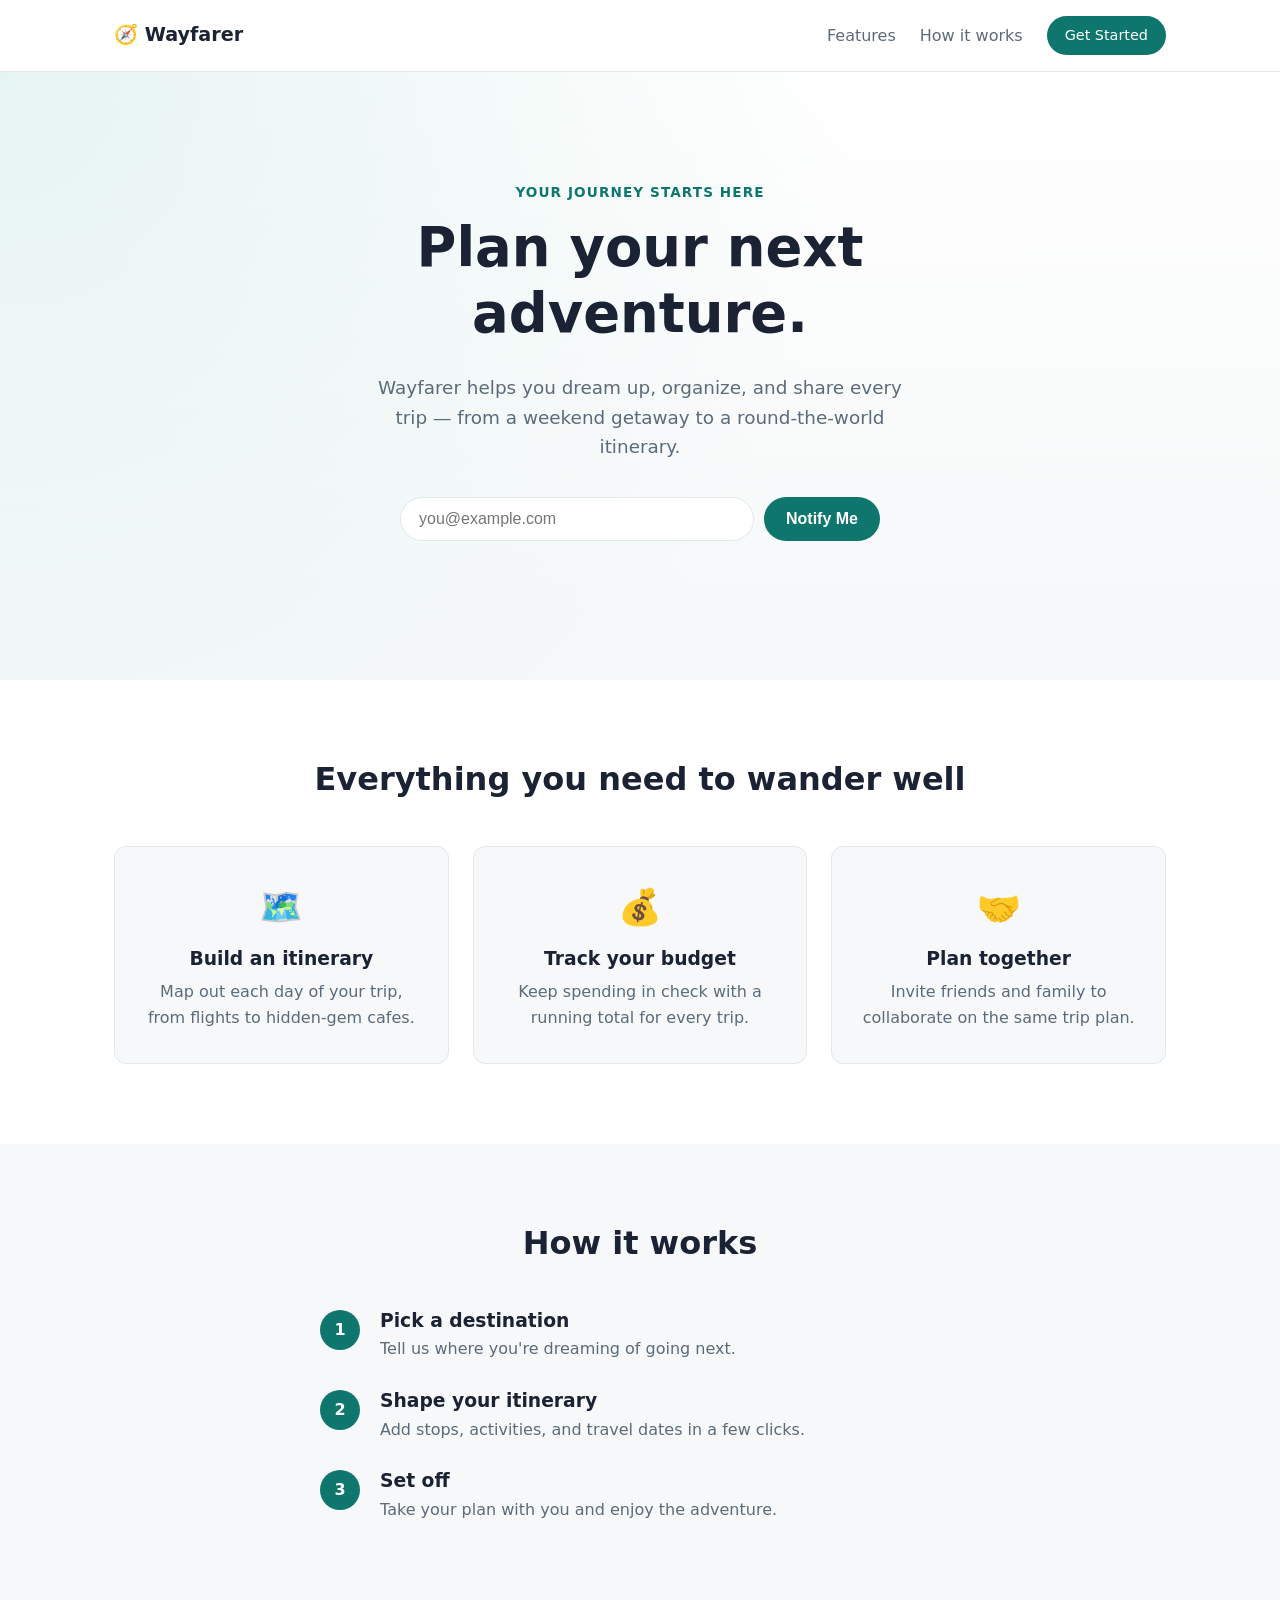
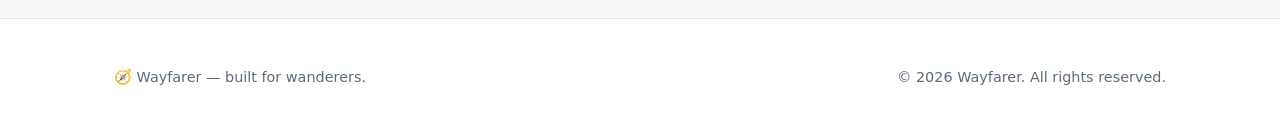
==== index.html @ 6befbed9 "Add initial travel planning landing page Simple static site: hero section (Plan your next adventure)" ====
<!DOCTYPE html>
<html lang="en">
<head>
  <meta charset="UTF-8" />
  <meta name="viewport" content="width=device-width, initial-scale=1.0" />
  <title>Wayfarer — Plan Your Next Adventure</title>
  <meta name="description" content="Wayfarer is a simple travel planning tool to help you plan your next adventure." />
  <link rel="icon" href="data:image/svg+xml,<svg xmlns=%22http://www.w3.org/2000/svg%22 viewBox=%220 0 100 100%22><text y=%22.9em%22 font-size=%2290%22>🧭</text></svg>" />
  <link rel="stylesheet" href="css/style.css" />
</head>
<body>
  <header class="site-header">
    <div class="container header-inner">
      <a href="#" class="logo">🧭 Wayfarer</a>
      <nav class="nav">
        <a href="#features">Features</a>
        <a href="#how-it-works">How it works</a>
        <a href="#" class="btn btn-small">Get Started</a>
      </nav>
    </div>
  </header>

  <main>
    <section class="hero">
      <div class="container hero-inner">
        <p class="eyebrow">Your journey starts here</p>
        <h1>Plan your next adventure.</h1>
        <p class="hero-subtitle">
          Wayfarer helps you dream up, organize, and share every trip —
          from a weekend getaway to a round-the-world itinerary.
        </p>
        <form class="hero-form" id="waitlist-form">
          <input
            type="email"
            id="email"
            name="email"
            placeholder="you@example.com"
            required
            aria-label="Email address"
          />
          <button type="submit" class="btn">Notify Me</button>
        </form>
        <p class="hero-note" id="form-message" aria-live="polite"></p>
      </div>
    </section>

    <section class="features" id="features">
      <div class="container">
        <h2>Everything you need to wander well</h2>
        <div class="feature-grid">
          <article class="feature-card">
            <div class="feature-icon">🗺️</div>
            <h3>Build an itinerary</h3>
            <p>Map out each day of your trip, from flights to hidden-gem cafes.</p>
          </article>
          <article class="feature-card">
            <div class="feature-icon">💰</div>
            <h3>Track your budget</h3>
            <p>Keep spending in check with a running total for every trip.</p>
          </article>
          <article class="feature-card">
            <div class="feature-icon">🤝</div>
            <h3>Plan together</h3>
            <p>Invite friends and family to collaborate on the same trip plan.</p>
          </article>
        </div>
      </div>
    </section>

    <section class="how-it-works" id="how-it-works">
      <div class="container">
        <h2>How it works</h2>
        <ol class="steps">
          <li>
            <span class="step-number">1</span>
            <div>
              <h3>Pick a destination</h3>
              <p>Tell us where you're dreaming of going next.</p>
            </div>
          </li>
          <li>
            <span class="step-number">2</span>
            <div>
              <h3>Shape your itinerary</h3>
              <p>Add stops, activities, and travel dates in a few clicks.</p>
            </div>
          </li>
          <li>
            <span class="step-number">3</span>
            <div>
              <h3>Set off</h3>
              <p>Take your plan with you and enjoy the adventure.</p>
            </div>
          </li>
        </ol>
      </div>
    </section>
  </main>

  <footer class="site-footer">
    <div class="container footer-inner">
      <p>🧭 Wayfarer — built for wanderers.</p>
      <p>&copy; <span id="year"></span> Wayfarer. All rights reserved.</p>
    </div>
  </footer>

  <script src="js/main.js"></script>
</body>
</html>
---- css/style.css ----
:root {
  --color-bg: #ffffff;
  --color-text: #1a2233;
  --color-muted: #5c6b7a;
  --color-primary: #0f766e;
  --color-primary-dark: #0b544e;
  --color-accent: #f59e0b;
  --color-surface: #f6f8f9;
  --color-border: #e3e8eb;
  --radius: 12px;
  --max-width: 1100px;
  font-size: 16px;
}

* {
  box-sizing: border-box;
}

html,
body {
  margin: 0;
  padding: 0;
}

body {
  font-family: "Segoe UI", system-ui, -apple-system, BlinkMacSystemFont, Roboto, Helvetica, Arial, sans-serif;
  color: var(--color-text);
  background: var(--color-bg);
  line-height: 1.6;
}

.container {
  max-width: var(--max-width);
  margin: 0 auto;
  padding: 0 24px;
}

h1,
h2,
h3 {
  line-height: 1.2;
  margin: 0 0 0.5em;
}

a {
  color: inherit;
}

/* Header */
.site-header {
  position: sticky;
  top: 0;
  background: rgba(255, 255, 255, 0.9);
  backdrop-filter: blur(6px);
  border-bottom: 1px solid var(--color-border);
  z-index: 10;
}

.header-inner {
  display: flex;
  align-items: center;
  justify-content: space-between;
  padding-top: 16px;
  padding-bottom: 16px;
}

.logo {
  font-weight: 700;
  font-size: 1.2rem;
  text-decoration: none;
  color: var(--color-text);
}

.nav {
  display: flex;
  align-items: center;
  gap: 24px;
}

.nav a {
  text-decoration: none;
  color: var(--color-muted);
  font-weight: 500;
}

.nav a:hover {
  color: var(--color-primary);
}

.btn {
  display: inline-block;
  background: var(--color-primary);
  color: #fff !important;
  padding: 12px 22px;
  border-radius: 999px;
  border: none;
  font-weight: 600;
  font-size: 1rem;
  cursor: pointer;
  text-decoration: none;
  transition: background 0.15s ease, transform 0.15s ease;
}

.btn:hover {
  background: var(--color-primary-dark);
  transform: translateY(-1px);
}

.btn-small {
  padding: 8px 18px;
  font-size: 0.9rem;
}

/* Hero */
.hero {
  background: radial-gradient(circle at top left, #e6f4f2, transparent 60%),
    linear-gradient(180deg, #ffffff, #f6f8f9 90%);
  padding: 96px 0 88px;
  text-align: center;
}

.eyebrow {
  text-transform: uppercase;
  letter-spacing: 0.08em;
  font-size: 0.85rem;
  color: var(--color-primary);
  font-weight: 700;
  margin-bottom: 12px;
}

.hero h1 {
  font-size: clamp(2.2rem, 5vw, 3.4rem);
  max-width: 720px;
  margin-left: auto;
  margin-right: auto;
}

.hero-subtitle {
  max-width: 560px;
  margin: 0 auto 36px;
  color: var(--color-muted);
  font-size: 1.15rem;
}

.hero-form {
  display: flex;
  justify-content: center;
  gap: 10px;
  flex-wrap: wrap;
  max-width: 480px;
  margin: 0 auto;
}

.hero-form input[type="email"] {
  flex: 1 1 260px;
  padding: 12px 18px;
  border-radius: 999px;
  border: 1px solid var(--color-border);
  font-size: 1rem;
  outline: none;
}

.hero-form input[type="email"]:focus {
  border-color: var(--color-primary);
}

.hero-note {
  min-height: 1.4em;
  margin-top: 14px;
  font-size: 0.95rem;
  color: var(--color-primary-dark);
  font-weight: 600;
}

/* Features */
.features {
  padding: 80px 0;
}

.features h2,
.how-it-works h2 {
  text-align: center;
  font-size: 2rem;
  margin-bottom: 48px;
}

.feature-grid {
  display: grid;
  grid-template-columns: repeat(auto-fit, minmax(240px, 1fr));
  gap: 24px;
}

.feature-card {
  background: var(--color-surface);
  border: 1px solid var(--color-border);
  border-radius: var(--radius);
  padding: 32px 24px;
  text-align: center;
}

.feature-icon {
  font-size: 2.2rem;
  margin-bottom: 12px;
}

.feature-card p {
  color: var(--color-muted);
  margin: 0;
}

/* How it works */
.how-it-works {
  padding: 80px 0 96px;
  background: var(--color-surface);
}

.steps {
  list-style: none;
  margin: 0 auto;
  padding: 0;
  max-width: 640px;
  display: flex;
  flex-direction: column;
  gap: 28px;
}

.steps li {
  display: flex;
  align-items: flex-start;
  gap: 20px;
}

.step-number {
  flex: none;
  width: 40px;
  height: 40px;
  border-radius: 50%;
  background: var(--color-primary);
  color: #fff;
  display: flex;
  align-items: center;
  justify-content: center;
  font-weight: 700;
}

.steps h3 {
  margin-bottom: 4px;
}

.steps p {
  margin: 0;
  color: var(--color-muted);
}

/* Footer */
.site-footer {
  padding: 32px 0;
  border-top: 1px solid var(--color-border);
}

.footer-inner {
  display: flex;
  justify-content: space-between;
  flex-wrap: wrap;
  gap: 8px;
  color: var(--color-muted);
  font-size: 0.9rem;
}

@media (max-width: 640px) {
  .nav {
    gap: 12px;
  }

  .hero {
    padding: 72px 0 64px;
  }
}
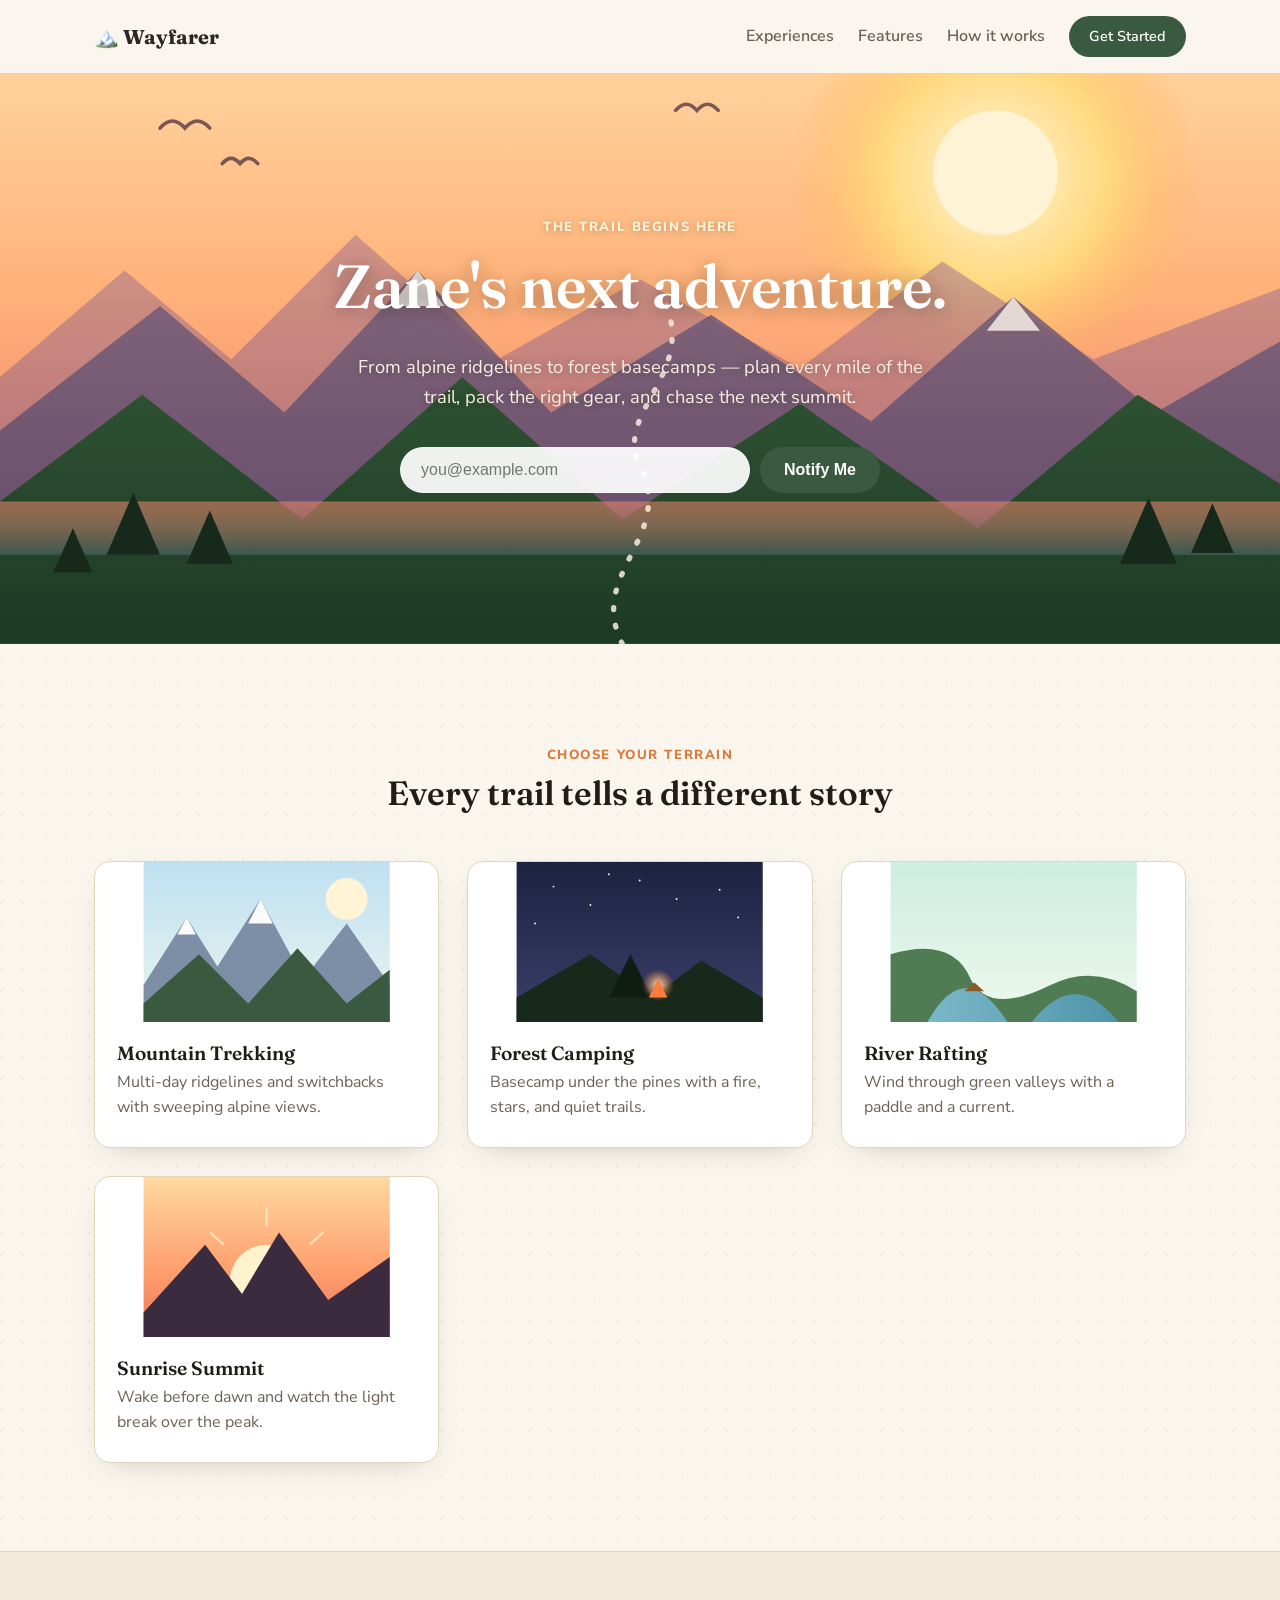
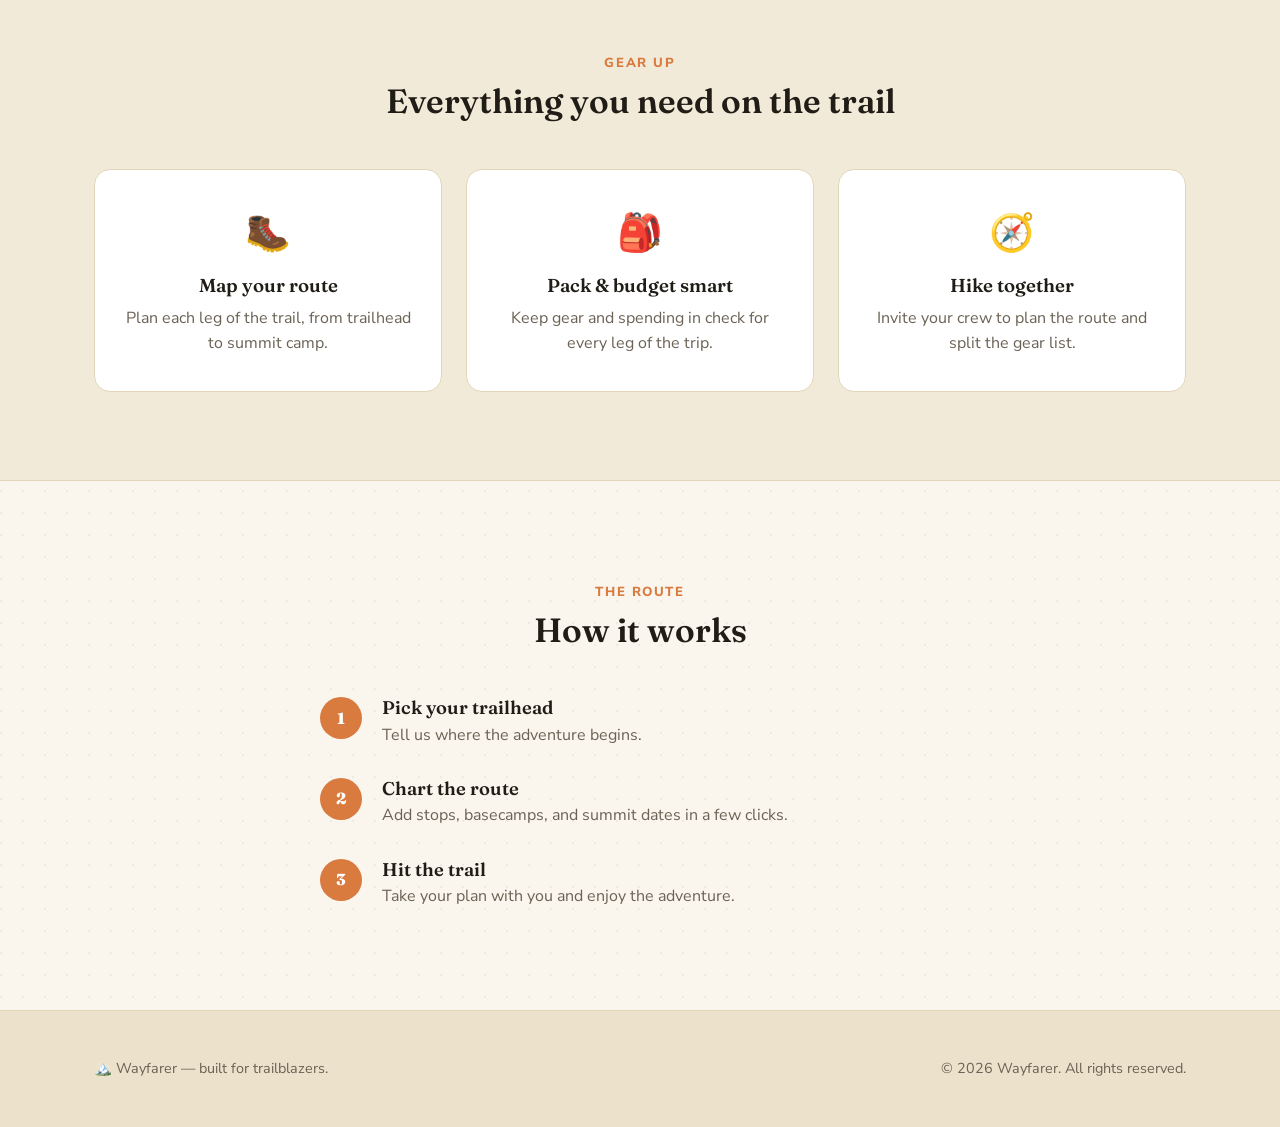
==== commit c4ef19bf: "Restyle as hiking adventure theme, rename hero to Zane's next adventure - Page title/hero: "Zane's n" ====
--- a/index.html
+++ b/index.html
@@ -3,16 +3,20 @@
 <head>
   <meta charset="UTF-8" />
   <meta name="viewport" content="width=device-width, initial-scale=1.0" />
-  <title>Wayfarer — Plan Your Next Adventure</title>
-  <meta name="description" content="Wayfarer is a simple travel planning tool to help you plan your next adventure." />
-  <link rel="icon" href="data:image/svg+xml,<svg xmlns=%22http://www.w3.org/2000/svg%22 viewBox=%220 0 100 100%22><text y=%22.9em%22 font-size=%2290%22>🧭</text></svg>" />
+  <title>Zane's next adventure</title>
+  <meta name="description" content="Zane's next adventure — plan hiking trails, basecamps, and summit days in one place." />
+  <link rel="icon" href="data:image/svg+xml,<svg xmlns=%22http://www.w3.org/2000/svg%22 viewBox=%220 0 100 100%22><text y=%22.9em%22 font-size=%2290%22>🏔️</text></svg>" />
+  <link rel="preconnect" href="https://fonts.googleapis.com" />
+  <link rel="preconnect" href="https://fonts.gstatic.com" crossorigin />
+  <link href="https://fonts.googleapis.com/css2?family=Fraunces:wght@500;600;700&family=Nunito+Sans:wght@400;600;700;800&display=swap" rel="stylesheet" />
   <link rel="stylesheet" href="css/style.css" />
 </head>
 <body>
   <header class="site-header">
     <div class="container header-inner">
-      <a href="#" class="logo">🧭 Wayfarer</a>
+      <a href="#" class="logo">🏔️ Wayfarer</a>
       <nav class="nav">
+        <a href="#experiences">Experiences</a>
         <a href="#features">Features</a>
         <a href="#how-it-works">How it works</a>
         <a href="#" class="btn btn-small">Get Started</a>
@@ -21,13 +25,80 @@
   </header>
 
   <main>
+    <!-- HERO -->
     <section class="hero">
+      <svg class="hero-scene" viewBox="0 0 1440 720" preserveAspectRatio="xMidYMax slice" aria-hidden="true">
+        <defs>
+          <linearGradient id="sky" x1="0" y1="0" x2="0" y2="1">
+            <stop offset="0%" stop-color="#ffdca8" />
+            <stop offset="45%" stop-color="#ffb27a" />
+            <stop offset="75%" stop-color="#f2896b" />
+            <stop offset="100%" stop-color="#e26d6d" />
+          </linearGradient>
+          <radialGradient id="sun" cx="50%" cy="50%" r="50%">
+            <stop offset="0%" stop-color="#fff6d8" />
+            <stop offset="55%" stop-color="#ffd980" />
+            <stop offset="100%" stop-color="#ffb75e" stop-opacity="0" />
+          </radialGradient>
+          <linearGradient id="ridgeBack" x1="0" y1="0" x2="0" y2="1">
+            <stop offset="0%" stop-color="#a9738c" />
+            <stop offset="100%" stop-color="#7a5577" />
+          </linearGradient>
+          <linearGradient id="ridgeMid" x1="0" y1="0" x2="0" y2="1">
+            <stop offset="0%" stop-color="#6f5a78" />
+            <stop offset="100%" stop-color="#4c4066" />
+          </linearGradient>
+          <linearGradient id="ridgeFront" x1="0" y1="0" x2="0" y2="1">
+            <stop offset="0%" stop-color="#2f5233" />
+            <stop offset="100%" stop-color="#1d3a24" />
+          </linearGradient>
+          <linearGradient id="lake" x1="0" y1="0" x2="0" y2="1">
+            <stop offset="0%" stop-color="#f2896b" stop-opacity="0.55" />
+            <stop offset="100%" stop-color="#3c5a52" stop-opacity="0.9" />
+          </linearGradient>
+        </defs>
+
+        <rect x="0" y="0" width="1440" height="720" fill="url(#sky)" />
+        <circle cx="1120" cy="190" r="230" fill="url(#sun)" />
+        <circle cx="1120" cy="190" r="70" fill="#fff3d6" />
+
+        <!-- birds -->
+        <g stroke="#5b3a45" stroke-width="4" fill="none" stroke-linecap="round" opacity="0.8">
+          <path d="M180 140 q14 -16 28 0 q14 -16 28 0" />
+          <path d="M250 180 q10 -12 20 0 q10 -12 20 0" />
+          <path d="M760 120 q12 -14 24 0 q12 -14 24 0" />
+        </g>
+
+        <!-- back ridge -->
+        <path d="M0 420 L140 300 L260 400 L400 260 L560 400 L720 310 L900 410 L1060 290 L1230 400 L1440 320 L1440 720 L0 720 Z" fill="url(#ridgeBack)" opacity="0.55" />
+        <!-- mid ridge with snow caps -->
+        <path d="M0 480 L180 340 L320 460 L470 300 L620 460 L800 350 L980 470 L1140 330 L1300 460 L1440 380 L1440 720 L0 720 Z" fill="url(#ridgeMid)" opacity="0.8" />
+        <path d="M470 300 L440 340 L500 340 Z M1140 330 L1110 368 L1170 368 Z" fill="#f4ede4" opacity="0.85" />
+        <!-- front ridge, darkest -->
+        <path d="M0 560 L160 440 L340 580 L520 420 L700 580 L900 450 L1100 590 L1280 440 L1440 540 L1440 720 L0 720 Z" fill="url(#ridgeFront)" />
+
+        <!-- lake reflection strip -->
+        <rect x="0" y="560" width="1440" height="60" fill="url(#lake)" />
+
+        <!-- pine tree silhouettes, foreground -->
+        <g fill="#16291b">
+          <path d="M120 620 l30 -70 l30 70 z M138 590 l12 -28 l12 28 z" />
+          <path d="M210 630 l26 -60 l26 60 z M226 604 l10 -24 l10 24 z" />
+          <path d="M1260 630 l32 -74 l32 74 z M1279 598 l13 -30 l13 30 z" />
+          <path d="M1340 618 l24 -56 l24 56 z" />
+          <path d="M60 640 l22 -50 l22 50 z" />
+        </g>
+
+        <!-- winding trail -->
+        <path d="M700 720 C 660 640, 760 600, 720 520 C 690 460, 780 420, 750 340" fill="none" stroke="#f8ede0" stroke-width="6" stroke-dasharray="2 18" stroke-linecap="round" opacity="0.85" />
+      </svg>
+
       <div class="container hero-inner">
-        <p class="eyebrow">Your journey starts here</p>
-        <h1>Plan your next adventure.</h1>
+        <p class="eyebrow">The trail begins here</p>
+        <h1>Zane's next adventure.</h1>
         <p class="hero-subtitle">
-          Wayfarer helps you dream up, organize, and share every trip —
-          from a weekend getaway to a round-the-world itinerary.
+          From alpine ridgelines to forest basecamps — plan every mile of
+          the trail, pack the right gear, and chase the next summit.
         </p>
         <form class="hero-form" id="waitlist-form">
           <input
@@ -44,51 +115,162 @@
       </div>
     </section>
 
+    <!-- EXPERIENCES / GALLERY -->
+    <section class="experiences" id="experiences">
+      <div class="container">
+        <p class="section-eyebrow">Choose your terrain</p>
+        <h2>Every trail tells a different story</h2>
+
+        <div class="experience-grid">
+          <article class="experience-card">
+            <svg viewBox="0 0 400 260" class="experience-art" aria-hidden="true">
+              <defs>
+                <linearGradient id="sky1" x1="0" y1="0" x2="0" y2="1">
+                  <stop offset="0%" stop-color="#bfe0f2" />
+                  <stop offset="100%" stop-color="#eaf6ee" />
+                </linearGradient>
+              </defs>
+              <rect width="400" height="260" fill="url(#sky1)" />
+              <circle cx="330" cy="60" r="34" fill="#fff4d6" />
+              <path d="M0 200 L70 90 L120 170 L190 60 L260 190 L330 100 L400 200 L400 260 L0 260 Z" fill="#7c8fa6" />
+              <path d="M190 60 L170 100 L210 100 Z M70 90 L55 118 L85 118 Z" fill="#fbfbfb" />
+              <path d="M0 230 L90 150 L170 230 L250 140 L330 230 L400 175 L400 260 L0 260 Z" fill="#3a5a40" />
+            </svg>
+            <div class="experience-body">
+              <h3>Mountain Trekking</h3>
+              <p>Multi-day ridgelines and switchbacks with sweeping alpine views.</p>
+            </div>
+          </article>
+
+          <article class="experience-card">
+            <svg viewBox="0 0 400 260" class="experience-art" aria-hidden="true">
+              <defs>
+                <linearGradient id="sky2" x1="0" y1="0" x2="0" y2="1">
+                  <stop offset="0%" stop-color="#1b2340" />
+                  <stop offset="100%" stop-color="#3c3f6b" />
+                </linearGradient>
+                <radialGradient id="fire" cx="50%" cy="50%" r="50%">
+                  <stop offset="0%" stop-color="#ffe4a3" />
+                  <stop offset="100%" stop-color="#ff8a3d" stop-opacity="0" />
+                </radialGradient>
+              </defs>
+              <rect width="400" height="260" fill="url(#sky2)" />
+              <g fill="#f4ecd8">
+                <circle cx="60" cy="40" r="1.6" /><circle cx="120" cy="70" r="1.6" />
+                <circle cx="200" cy="30" r="1.6" /><circle cx="260" cy="60" r="1.6" />
+                <circle cx="330" cy="45" r="1.6" /><circle cx="360" cy="90" r="1.6" />
+                <circle cx="30" cy="100" r="1.6" /><circle cx="150" cy="20" r="1.6" />
+              </g>
+              <path d="M0 220 L120 150 L220 220 L300 160 L400 220 L400 260 L0 260 Z" fill="#16291b" />
+              <path d="M150 220 l35 -70 l35 70 z" fill="#0f1d13" />
+              <circle cx="230" cy="200" r="26" fill="url(#fire)" />
+              <path d="M215 220 l15 -30 l15 30 z" fill="#ff7a3d" />
+            </svg>
+            <div class="experience-body">
+              <h3>Forest Camping</h3>
+              <p>Basecamp under the pines with a fire, stars, and quiet trails.</p>
+            </div>
+          </article>
+
+          <article class="experience-card">
+            <svg viewBox="0 0 400 260" class="experience-art" aria-hidden="true">
+              <defs>
+                <linearGradient id="sky3" x1="0" y1="0" x2="0" y2="1">
+                  <stop offset="0%" stop-color="#cdeee0" />
+                  <stop offset="100%" stop-color="#eef8ee" />
+                </linearGradient>
+                <linearGradient id="river" x1="0" y1="0" x2="1" y2="0">
+                  <stop offset="0%" stop-color="#7fbfd6" />
+                  <stop offset="100%" stop-color="#4f97b3" />
+                </linearGradient>
+              </defs>
+              <rect width="400" height="260" fill="url(#sky3)" />
+              <path d="M0 260 L0 150 Q100 120 130 190 Q160 250 260 200 Q330 165 400 210 L400 260 Z" fill="#4f7c53" />
+              <path d="M60 260 Q120 150 190 260 Z M230 260 Q300 170 370 260 Z" fill="url(#river)" opacity="0.9" />
+              <path d="M120 210 l16 -14 l16 14 z" fill="#8a5a2b" />
+            </svg>
+            <div class="experience-body">
+              <h3>River Rafting</h3>
+              <p>Wind through green valleys with a paddle and a current.</p>
+            </div>
+          </article>
+
+          <article class="experience-card">
+            <svg viewBox="0 0 400 260" class="experience-art" aria-hidden="true">
+              <defs>
+                <linearGradient id="sky4" x1="0" y1="0" x2="0" y2="1">
+                  <stop offset="0%" stop-color="#ffd9a0" />
+                  <stop offset="60%" stop-color="#ff9d6c" />
+                  <stop offset="100%" stop-color="#e8735f" />
+                </linearGradient>
+              </defs>
+              <rect width="400" height="260" fill="url(#sky4)" />
+              <circle cx="200" cy="170" r="60" fill="#fff2cf" />
+              <g stroke="#fff2cf" stroke-width="4" opacity="0.7">
+                <line x1="200" y1="80" x2="200" y2="50" />
+                <line x1="270" y1="110" x2="292" y2="90" />
+                <line x1="130" y1="110" x2="108" y2="90" />
+              </g>
+              <path d="M0 220 L100 110 L160 190 L220 90 L300 200 L400 130 L400 260 L0 260 Z" fill="#3a2b3f" />
+            </svg>
+            <div class="experience-body">
+              <h3>Sunrise Summit</h3>
+              <p>Wake before dawn and watch the light break over the peak.</p>
+            </div>
+          </article>
+        </div>
+      </div>
+    </section>
+
+    <!-- FEATURES -->
     <section class="features" id="features">
       <div class="container">
-        <h2>Everything you need to wander well</h2>
+        <p class="section-eyebrow">Gear up</p>
+        <h2>Everything you need on the trail</h2>
         <div class="feature-grid">
           <article class="feature-card">
-            <div class="feature-icon">🗺️</div>
-            <h3>Build an itinerary</h3>
-            <p>Map out each day of your trip, from flights to hidden-gem cafes.</p>
+            <div class="feature-icon">🥾</div>
+            <h3>Map your route</h3>
+            <p>Plan each leg of the trail, from trailhead to summit camp.</p>
           </article>
           <article class="feature-card">
-            <div class="feature-icon">💰</div>
-            <h3>Track your budget</h3>
-            <p>Keep spending in check with a running total for every trip.</p>
+            <div class="feature-icon">🎒</div>
+            <h3>Pack &amp; budget smart</h3>
+            <p>Keep gear and spending in check for every leg of the trip.</p>
           </article>
           <article class="feature-card">
-            <div class="feature-icon">🤝</div>
-            <h3>Plan together</h3>
-            <p>Invite friends and family to collaborate on the same trip plan.</p>
+            <div class="feature-icon">🧭</div>
+            <h3>Hike together</h3>
+            <p>Invite your crew to plan the route and split the gear list.</p>
           </article>
         </div>
       </div>
     </section>
 
+    <!-- HOW IT WORKS -->
     <section class="how-it-works" id="how-it-works">
       <div class="container">
+        <p class="section-eyebrow">The route</p>
         <h2>How it works</h2>
         <ol class="steps">
           <li>
             <span class="step-number">1</span>
             <div>
-              <h3>Pick a destination</h3>
-              <p>Tell us where you're dreaming of going next.</p>
+              <h3>Pick your trailhead</h3>
+              <p>Tell us where the adventure begins.</p>
             </div>
           </li>
           <li>
             <span class="step-number">2</span>
             <div>
-              <h3>Shape your itinerary</h3>
-              <p>Add stops, activities, and travel dates in a few clicks.</p>
+              <h3>Chart the route</h3>
+              <p>Add stops, basecamps, and summit dates in a few clicks.</p>
             </div>
           </li>
           <li>
             <span class="step-number">3</span>
             <div>
-              <h3>Set off</h3>
+              <h3>Hit the trail</h3>
               <p>Take your plan with you and enjoy the adventure.</p>
             </div>
           </li>
@@ -99,7 +281,7 @@
 
   <footer class="site-footer">
     <div class="container footer-inner">
-      <p>🧭 Wayfarer — built for wanderers.</p>
+      <p>🏔️ Wayfarer — built for trailblazers.</p>
       <p>&copy; <span id="year"></span> Wayfarer. All rights reserved.</p>
     </div>
   </footer>
--- a/css/style.css
+++ b/css/style.css
@@ -1,14 +1,15 @@
 :root {
-  --color-bg: #ffffff;
-  --color-text: #1a2233;
-  --color-muted: #5c6b7a;
-  --color-primary: #0f766e;
-  --color-primary-dark: #0b544e;
-  --color-accent: #f59e0b;
-  --color-surface: #f6f8f9;
-  --color-border: #e3e8eb;
-  --radius: 12px;
-  --max-width: 1100px;
+  --color-bg: #faf6ee;
+  --color-text: #2a2620;
+  --color-muted: #6b6255;
+  --color-primary: #3a5a40;
+  --color-primary-dark: #26402b;
+  --color-accent: #d97a3f;
+  --color-surface: #f2ead9;
+  --color-surface-2: #ece1cb;
+  --color-border: #e2d5b8;
+  --radius: 16px;
+  --max-width: 1140px;
   font-size: 16px;
 }
 
@@ -23,10 +24,13 @@
 }
 
 body {
-  font-family: "Segoe UI", system-ui, -apple-system, BlinkMacSystemFont, Roboto, Helvetica, Arial, sans-serif;
+  font-family: "Nunito Sans", system-ui, -apple-system, BlinkMacSystemFont, Roboto, Helvetica, Arial, sans-serif;
   color: var(--color-text);
   background: var(--color-bg);
   line-height: 1.6;
+  background-image:
+    radial-gradient(circle at 1px 1px, rgba(58, 90, 64, 0.07) 1px, transparent 0);
+  background-size: 22px 22px;
 }
 
 .container {
@@ -38,8 +42,11 @@
 h1,
 h2,
 h3 {
-  line-height: 1.2;
+  line-height: 1.15;
   margin: 0 0 0.5em;
+  font-family: "Fraunces", Georgia, "Times New Roman", serif;
+  font-weight: 600;
+  color: #201d17;
 }
 
 a {
@@ -50,7 +57,7 @@
 .site-header {
   position: sticky;
   top: 0;
-  background: rgba(255, 255, 255, 0.9);
+  background: rgba(250, 246, 238, 0.9);
   backdrop-filter: blur(6px);
   border-bottom: 1px solid var(--color-border);
   z-index: 10;
@@ -65,8 +72,9 @@
 }
 
 .logo {
+  font-family: "Fraunces", Georgia, serif;
   font-weight: 700;
-  font-size: 1.2rem;
+  font-size: 1.25rem;
   text-decoration: none;
   color: var(--color-text);
 }
@@ -80,7 +88,7 @@
 .nav a {
   text-decoration: none;
   color: var(--color-muted);
-  font-weight: 500;
+  font-weight: 600;
 }
 
 .nav a:hover {
@@ -91,10 +99,10 @@
   display: inline-block;
   background: var(--color-primary);
   color: #fff !important;
-  padding: 12px 22px;
+  padding: 12px 24px;
   border-radius: 999px;
   border: none;
-  font-weight: 600;
+  font-weight: 700;
   font-size: 1rem;
   cursor: pointer;
   text-decoration: none;
@@ -107,39 +115,68 @@
 }
 
 .btn-small {
-  padding: 8px 18px;
+  padding: 9px 20px;
   font-size: 0.9rem;
 }
 
 /* Hero */
 .hero {
-  background: radial-gradient(circle at top left, #e6f4f2, transparent 60%),
-    linear-gradient(180deg, #ffffff, #f6f8f9 90%);
-  padding: 96px 0 88px;
+  position: relative;
+  padding: 130px 0 100px;
   text-align: center;
+  overflow: hidden;
+  color: #fff;
+}
+
+.hero-scene {
+  position: absolute;
+  inset: 0;
+  width: 100%;
+  height: 100%;
+  z-index: 0;
+}
+
+.hero-inner {
+  position: relative;
+  z-index: 1;
+}
+
+.eyebrow,
+.section-eyebrow {
+  text-transform: uppercase;
+  letter-spacing: 0.12em;
+  font-size: 0.82rem;
+  font-weight: 800;
 }
 
 .eyebrow {
-  text-transform: uppercase;
-  letter-spacing: 0.08em;
-  font-size: 0.85rem;
-  color: var(--color-primary);
-  font-weight: 700;
-  margin-bottom: 12px;
+  color: #fff3d6;
+  margin-bottom: 14px;
+  text-shadow: 0 1px 6px rgba(0, 0, 0, 0.25);
+}
+
+.section-eyebrow {
+  color: var(--color-accent);
+  text-align: center;
+  display: block;
+  margin-bottom: 8px;
 }
 
 .hero h1 {
-  font-size: clamp(2.2rem, 5vw, 3.4rem);
-  max-width: 720px;
+  font-size: clamp(2.4rem, 5.4vw, 3.8rem);
+  max-width: 760px;
   margin-left: auto;
   margin-right: auto;
+  color: #fff;
+  text-shadow: 0 2px 18px rgba(0, 0, 0, 0.35);
 }
 
 .hero-subtitle {
-  max-width: 560px;
+  max-width: 580px;
   margin: 0 auto 36px;
-  color: var(--color-muted);
+  color: #fbeee2;
   font-size: 1.15rem;
+  text-shadow: 0 1px 10px rgba(0, 0, 0, 0.3);
 }
 
 .hero-form {
@@ -153,35 +190,87 @@
 
 .hero-form input[type="email"] {
   flex: 1 1 260px;
-  padding: 12px 18px;
+  padding: 13px 20px;
   border-radius: 999px;
-  border: 1px solid var(--color-border);
+  border: 1px solid rgba(255, 255, 255, 0.5);
   font-size: 1rem;
   outline: none;
+  background: rgba(255, 255, 255, 0.92);
 }
 
 .hero-form input[type="email"]:focus {
-  border-color: var(--color-primary);
+  border-color: var(--color-accent);
 }
 
 .hero-note {
   min-height: 1.4em;
   margin-top: 14px;
   font-size: 0.95rem;
-  color: var(--color-primary-dark);
-  font-weight: 600;
-}
-
-/* Features */
-.features {
-  padding: 80px 0;
-}
-
+  color: #fff3d6;
+  font-weight: 700;
+  text-shadow: 0 1px 8px rgba(0, 0, 0, 0.3);
+}
+
+/* Section titles */
+.experiences h2,
 .features h2,
 .how-it-works h2 {
   text-align: center;
-  font-size: 2rem;
+  font-size: 2.1rem;
   margin-bottom: 48px;
+}
+
+/* Experiences gallery */
+.experiences {
+  padding: 88px 0;
+}
+
+.experience-grid {
+  display: grid;
+  grid-template-columns: repeat(auto-fit, minmax(260px, 1fr));
+  gap: 28px;
+}
+
+.experience-card {
+  background: #fff;
+  border: 1px solid var(--color-border);
+  border-radius: var(--radius);
+  overflow: hidden;
+  box-shadow: 0 10px 30px -18px rgba(38, 30, 15, 0.35);
+  transition: transform 0.2s ease, box-shadow 0.2s ease;
+}
+
+.experience-card:hover {
+  transform: translateY(-4px);
+  box-shadow: 0 16px 34px -16px rgba(38, 30, 15, 0.4);
+}
+
+.experience-art {
+  display: block;
+  width: 100%;
+  height: 160px;
+}
+
+.experience-body {
+  padding: 20px 22px 26px;
+}
+
+.experience-body h3 {
+  font-size: 1.2rem;
+  margin-bottom: 6px;
+}
+
+.experience-body p {
+  margin: 0;
+  color: var(--color-muted);
+}
+
+/* Features */
+.features {
+  padding: 88px 0;
+  background: var(--color-surface);
+  border-top: 1px solid var(--color-border);
+  border-bottom: 1px solid var(--color-border);
 }
 
 .feature-grid {
@@ -191,15 +280,15 @@
 }
 
 .feature-card {
-  background: var(--color-surface);
+  background: #fff;
   border: 1px solid var(--color-border);
   border-radius: var(--radius);
-  padding: 32px 24px;
+  padding: 34px 26px;
   text-align: center;
 }
 
 .feature-icon {
-  font-size: 2.2rem;
+  font-size: 2.3rem;
   margin-bottom: 12px;
 }
 
@@ -210,8 +299,7 @@
 
 /* How it works */
 .how-it-works {
-  padding: 80px 0 96px;
-  background: var(--color-surface);
+  padding: 88px 0 100px;
 }
 
 .steps {
@@ -221,7 +309,7 @@
   max-width: 640px;
   display: flex;
   flex-direction: column;
-  gap: 28px;
+  gap: 30px;
 }
 
 .steps li {
@@ -232,19 +320,21 @@
 
 .step-number {
   flex: none;
-  width: 40px;
-  height: 40px;
+  width: 42px;
+  height: 42px;
   border-radius: 50%;
-  background: var(--color-primary);
+  background: var(--color-accent);
   color: #fff;
   display: flex;
   align-items: center;
   justify-content: center;
-  font-weight: 700;
+  font-weight: 800;
+  font-family: "Fraunces", serif;
 }
 
 .steps h3 {
   margin-bottom: 4px;
+  font-size: 1.15rem;
 }
 
 .steps p {
@@ -256,6 +346,7 @@
 .site-footer {
   padding: 32px 0;
   border-top: 1px solid var(--color-border);
+  background: var(--color-surface-2);
 }
 
 .footer-inner {
@@ -273,6 +364,6 @@
   }
 
   .hero {
-    padding: 72px 0 64px;
+    padding: 100px 0 76px;
   }
 }
